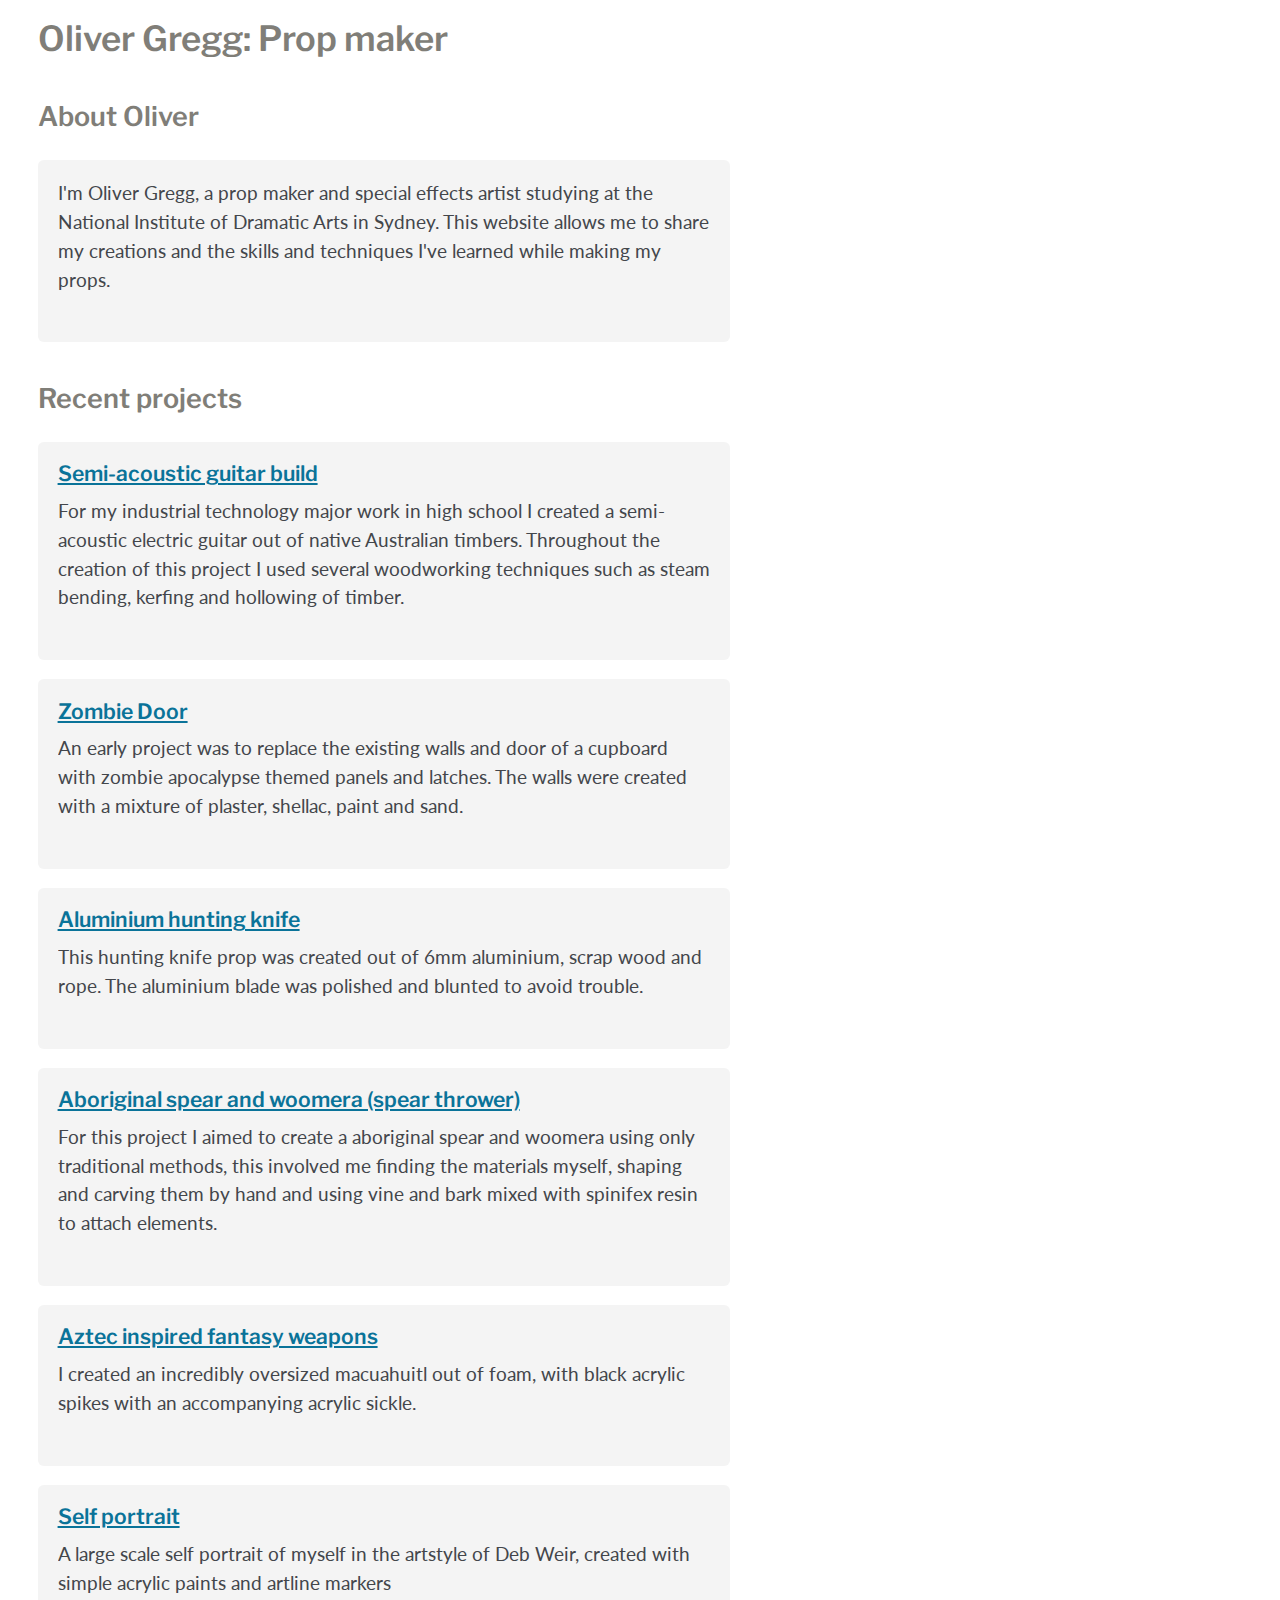
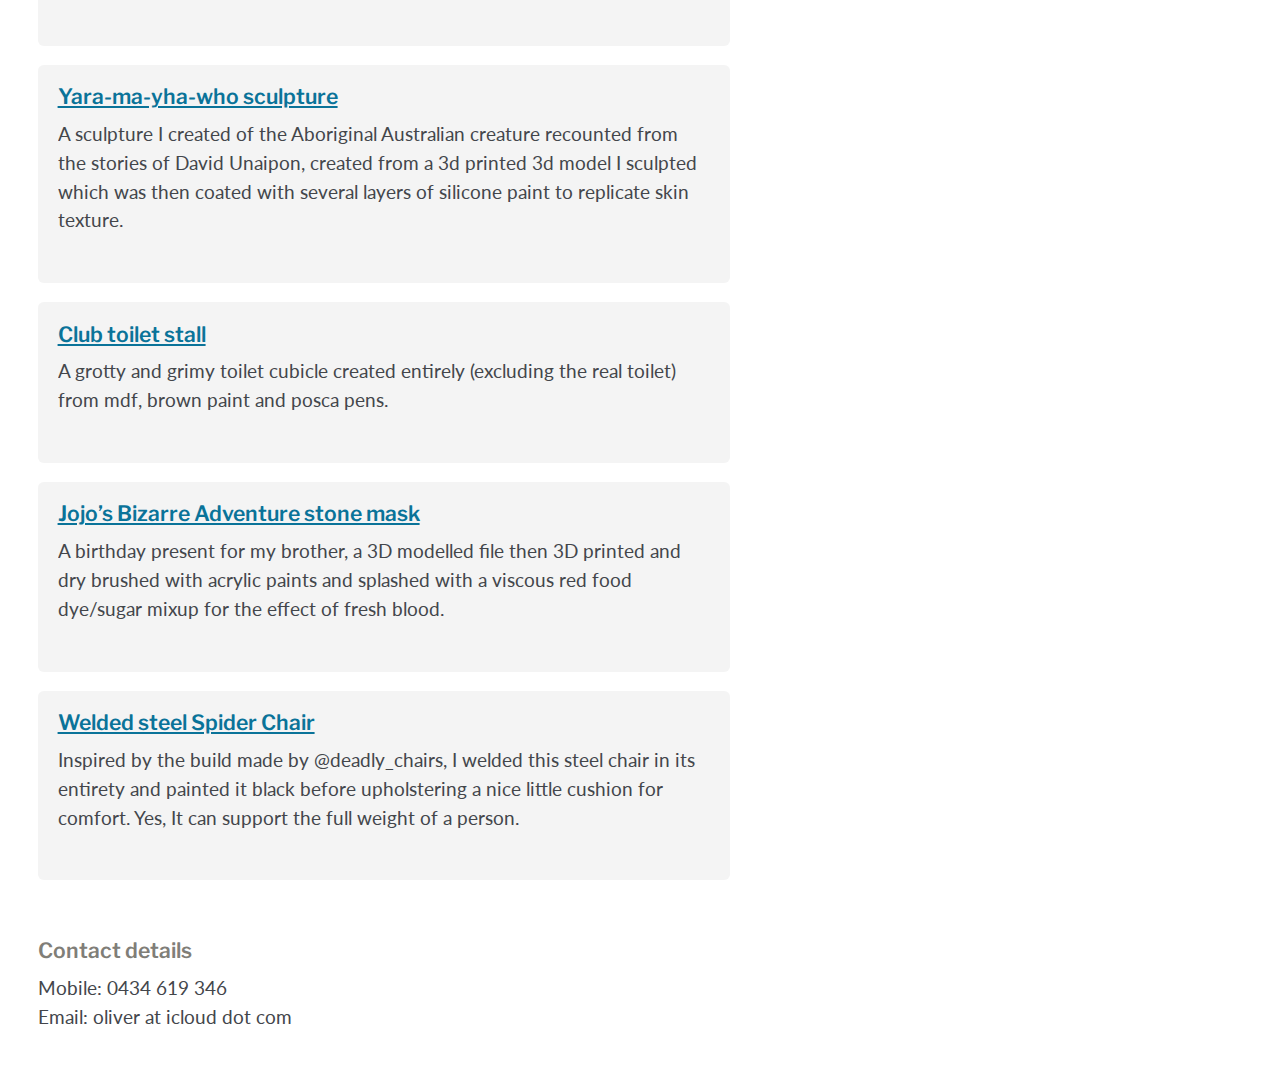
==== index.html @ b8dd5e88 "Add all files" ====
<!doctype html>
<html lang="en">
<head>
  <meta charset="utf-8">
  <title>Oliver Gregg: Prop maker</title>
  <meta name="viewport" content="width=device-width, initial-scale=1">
  <link rel="shortcut icon" href="favicon.ico">
  <link href="assets/css/oliver.css" rel="stylesheet">
  <link rel="preconnect" href="https://fonts.googleapis.com">
  <link rel="preconnect" href="https://fonts.googleapis.com">
  <link rel="preconnect" href="https://fonts.gstatic.com" crossorigin>
  <link href="https://fonts.googleapis.com/css2?family=Lato:wght@300&family=Libre+Franklin:wght@600&display=swap" rel="stylesheet">
</head>
<body>
  <header>
    <h1>Oliver Gregg: Prop maker</h1>
  </header>
  <main>
    <h2>About Oliver</h2>
    <div class="item">
      <img class="item-img" src="https://placehold.co/150x150" alt="">
      <p class="item-text">I'm Oliver Gregg, a prop maker and special effects artist studying at the National Institute of Dramatic Arts in Sydney. This website allows me to share my creations and the skills and techniques I've learned while making my props.</p>
    </div>
    <h2>Recent projects</h2>
    <div class="item">
      <img class="item-img" src="https://placehold.co/150x150" alt="">
      <h3><a href="project1.html">Semi-acoustic guitar build</a></h3>
      <p class="item-text">For my industrial technology major work in high school I created a semi-acoustic electric guitar out of native Australian timbers. Throughout the creation of this project I used several woodworking techniques such as steam bending, kerfing and hollowing of timber.</p>
    </div>
    <div class="item">
      <img class="item-img" src="https://placehold.co/150x150" alt="">
      <h3><a href="project2.html">Zombie Door</a></h3>
      <p class="item-text">An early project was to replace the existing walls and door of a cupboard with zombie apocalypse themed panels and latches. The walls were created with a mixture of plaster, shellac, paint and sand.</p>
    </div>
    <div class="item">
      <img class="item-img" src="https://placehold.co/150x150" alt="">
      <h3><a href="project3.html">Aluminium hunting knife</a></h3>
      <p class="item-text">This hunting knife prop was created out of 6mm aluminium, scrap wood and rope. The aluminium blade was polished and blunted to avoid trouble.</p>
    </div>
    <div class="item">
      <img class="item-img" src="https://placehold.co/150x150" alt="">
      <h3><a href="project4.html">Aboriginal spear and woomera (spear thrower)</a></h3>
      <p class="item-text">For this project I aimed to create a aboriginal spear and woomera using only traditional methods, this involved me finding the materials myself, shaping and carving them by hand and using vine and bark mixed with spinifex resin to attach elements.</p>
    </div>
    <div class="item">
      <img class="item-img" src="https://placehold.co/150x150" alt="">
      <h3><a href="project5.html">Aztec inspired fantasy weapons</a></h3>
      <p class="item-text">I created an incredibly oversized macuahuitl out of foam, with black acrylic spikes with an accompanying acrylic sickle.</p>
    </div>
    <div class="item">
      <img class="item-img" src="https://placehold.co/150x150" alt="">
      <h3><a href="project6.html">Self portrait</a></h3>
      <p class="item-text">A large scale self portrait of myself in the artstyle of Deb Weir, created with simple acrylic paints and artline markers</p>
    </div>
    <div class="item">
      <img class="item-img" src="https://placehold.co/150x150" alt="">
      <h3><a href="project7.html">Yara-ma-yha-who sculpture</a></h3>
      <p class="item-text">A sculpture I created of the Aboriginal Australian creature recounted from the stories of David Unaipon, created from a 3d printed 3d model I sculpted which was then coated with several layers of silicone paint to replicate skin texture.</p>
    </div>
    <div class="item">
      <img class="item-img" src="https://placehold.co/150x150" alt="">
      <h3><a href="project8.html">Club toilet stall</a></h3>
      <p class="item-text">A grotty and grimy toilet cubicle created entirely (excluding the real toilet) from mdf, brown paint and posca pens.</p>
    </div>
    <div class="item">
      <img class="item-img" src="https://placehold.co/150x150" alt="">
      <h3><a href="project9.html">Jojo’s Bizarre Adventure stone mask</a></h3>
      <p class="item-text">A birthday present for my brother, a 3D modelled file then 3D printed and dry brushed with acrylic paints and splashed with a viscous red food dye/sugar mixup for the effect of fresh blood.</p>
    </div>
    <div class="item">
      <img class="item-img" src="https://placehold.co/150x150" alt="">
      <h3><a href="project1.html">Welded steel Spider Chair</a></h3>
      <p class="item-text">Inspired by the build made by @deadly_chairs, I welded this steel chair in its entirety and painted it black before upholstering a nice little cushion for comfort. Yes, It can support the full weight of a person.</p>
    </div>
  </main>
  <footer>
    <h3>Contact details</h3>
    <p>
      Mobile: 0434 619 346<br>
      Email: oliver at icloud dot com
    </p>
  </footer>

</body>
</html>
---- assets/css/oliver.css ----
/* ---------------------
Gobal styles
----------------------*/

* {
  box-sizing: border-box;
}

body {
  max-width: 40em;
  margin: 0;
  padding: 1em 2em 1.5em;
  font-size: 1.2em;
  line-height: 1.4;
  color: #43464B;
  background: #fff;
  font-family: 'Lato', 'Helvetica Neue', Helvetica, Arial, Frutiger, 'Frutiger Linotype', Univers, Calibri, 'Gill Sans', 'Gill Sans MT', 'Myriad Pro', Myriad, 'DejaVu Sans Condensed', 'Liberation Sans', 'Nimbus Sans L', Tahoma, Geneva, sans-serif;

}

/* ---------------------
Paragraphs
----------------------*/

p {
  margin: 0 0 1.5em;
  line-height: 1.5;
}

/* ---------------------
Headings
----------------------*/

h1,
h2,
h3 {
  line-height: 1.2;
  color: #807E78;
  font-weight: 600;
  font-family: 'Libre Franklin', 'Helvetica Neue', Helvetica, Arial, Frutiger, 'Frutiger Linotype', Univers, Calibri, 'Gill Sans', 'Gill Sans MT', 'Myriad Pro', Myriad, 'DejaVu Sans Condensed', 'Liberation Sans', 'Nimbus Sans L', Tahoma, Geneva, sans-serif;
}

h1 {
  margin: 0;
  font-size: 1.8em;
}

h2 {
  margin: 1.5em 0 1em;
  font-size: 1.4em;
}

h3 {
  margin: 0 0 .5em;
  font-size: 1.1em;
}

h4 {
  margin: 0 0 0.5em;
  font-size: 1em;
}


/* ---------------------
Lists
----------------------*/

ul li,
ol li {
  margin-bottom: .5em;
}

/* ---------------------
Links
----------------------*/

a:link {
  color: #0A7399;
  background: transparent;
}

a:visited {
  color: #0A7399;
  background: transparent;
}

a:hover {
  color: #007700;
  background: transparent;
}

a:focus {
  color: #fff;
  background: #000;
}

a:active {
  color: #AA0000;
  background: transparent;
}

/* ---------------------
Horizontal rules
----------------------*/

hr {
  margin: 1em 0 3em;
}

figure {
  margin: 2em 0;
  padding: 0;
}

/* ---------------------
Forms
----------------------*/

form {
  margin: 2em 0;
  padding: 1em;
  background: #eee;
}


fieldset {
  border: 0;
  margin: 2em 0;
  padding: 0;
}

legend {
  font-weight: bold;
}

.form-group {
  margin: 0 0 1.5em;
}

.form-group-spaced {
  margin: 0 0 2em;
}

.form-list {
  margin: 0.5em 0;
  padding: 0;
  list-style: none;
}

.label {
  display: block;
  margin: 0 0 0.3em;
}

.input {
  display: block;
  width: 100%;
  padding: 0.5em;
  border: 1px solid #999;
  font-size: 1em;
  line-height: 1;
  font-family: helvetica, arial, sans-serif;
}

.input:focus {
  outline: 2px solid #000;
}

.input:hover {
  outline: 2px solid green;
}

.button,
button {
  display: inline-block;
  padding: 0.75em 1em;
  border: 0;
  background: blue;
  color: #fff !important;
  text-decoration: none;
  border-radius: 0.2em;
  font-size: 1em;
  line-height: 1;
  font-family: helvetica, arial, sans-serif;
}

.button:focus,
button:focus {
  background: #000;
  color: #fff;
  outline: none;
}

.button:hover,
button:hover {
  background: green;
  color: #fff;
}

.button:active,
button:active {
  background: red;
  color: #fff;
}

/* ---------------------
footer links
----------------------*/

.footer-links {
  margin: 5em 0 1em;
  font-size: .8em;
}

.footer-links a {
  display: inline-block;
  margin: 0 .3em;
}

/* ---------------------
Hidden
----------------------*/

.sr-only,
.hidden {
  border: 0 !important;
  clip: rect(1px, 1px, 1px, 1px) !important;
  -webkit-clip-path: inset(50%) !important;
    clip-path: inset(50%) !important;
  height: 1px !important;
  margin: -1px !important;
  overflow: hidden !important;
  padding: 0 !important;
  position: absolute !important;
  width: 1px !important;
  white-space: nowrap !important;
}

/* ---------------------
regions
----------------------*/

header {
}

nav {
  margin: 2em 0;
}

footer {
  margin: 3em 0 0;
}

.item {
  overflow: hidden;
  margin: 0 0 1em;
  background: rgba(218,218,218,.3);
  padding: 1em;
  border-radius: .3em;
}

.item-img {
  float: left;
  margin: 0 1em 0 0;
}

.item-img-large {
  float: none;
  max-width: 100%;
  height: auto;
  margin: 0;
}

.item-text {
  overflow: hidden;
}
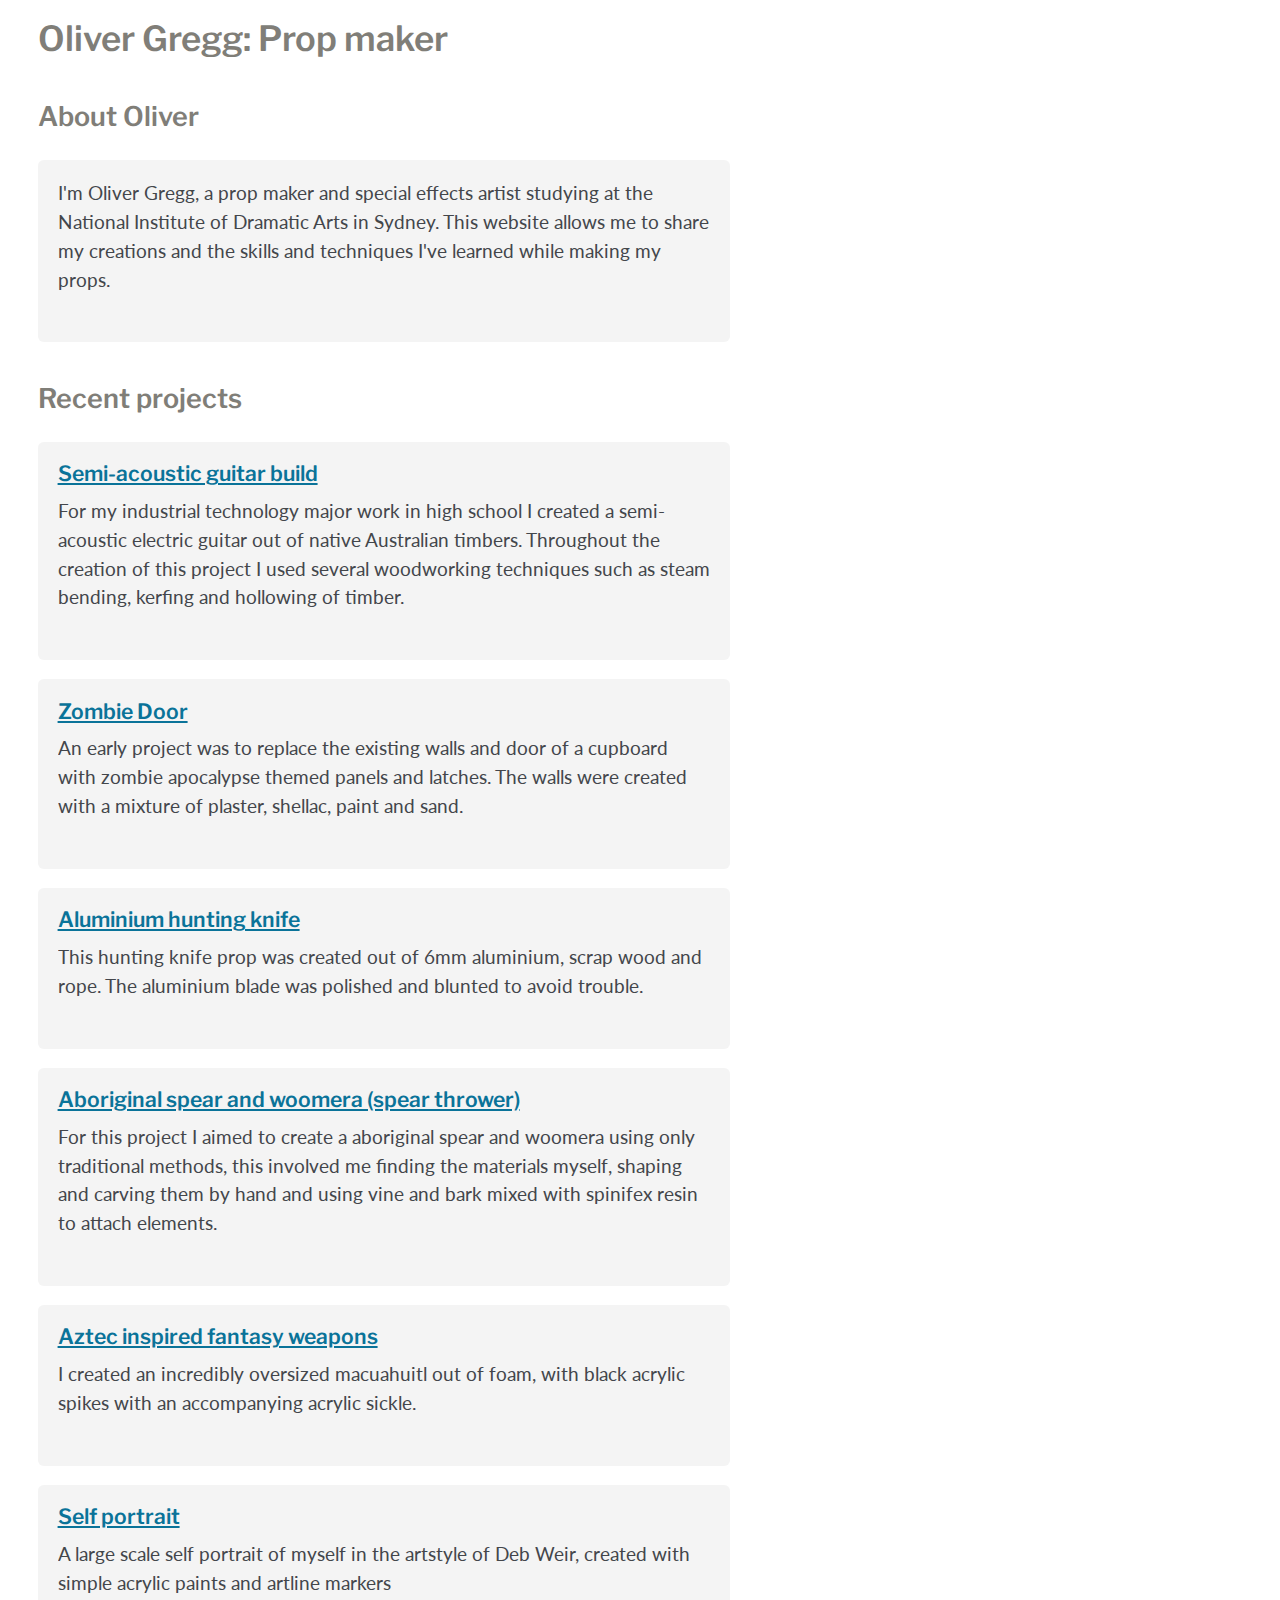
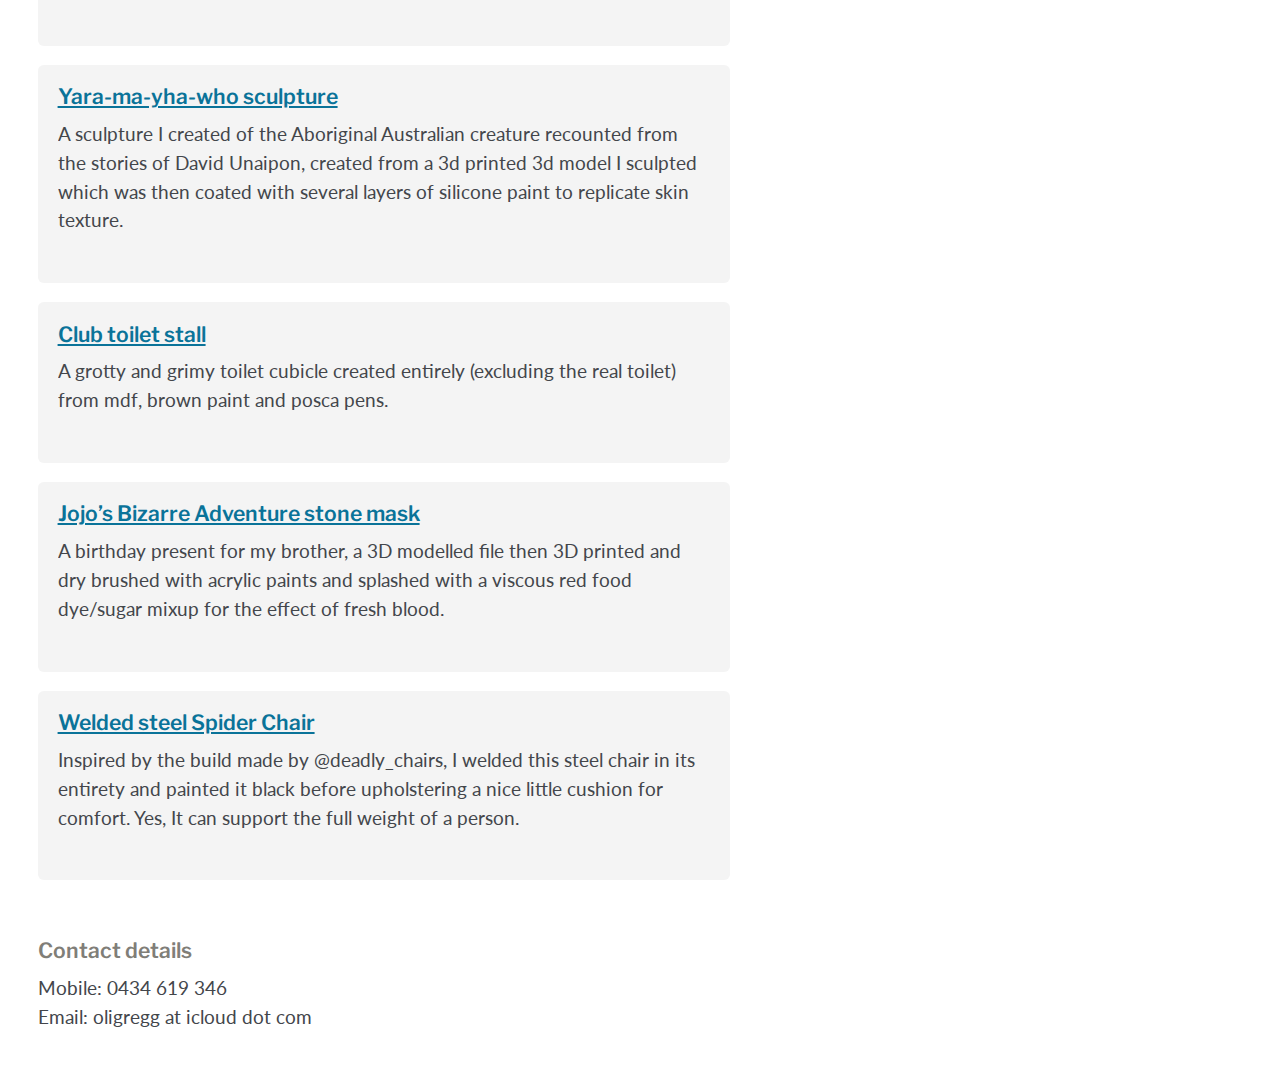
==== commit b45ba17d: "Adjust email address" ====
--- a/index.html
+++ b/index.html
@@ -77,7 +77,7 @@
     <h3>Contact details</h3>
     <p>
       Mobile: 0434 619 346<br>
-      Email: oliver at icloud dot com
+      Email: oligregg at icloud dot com
     </p>
   </footer>
 
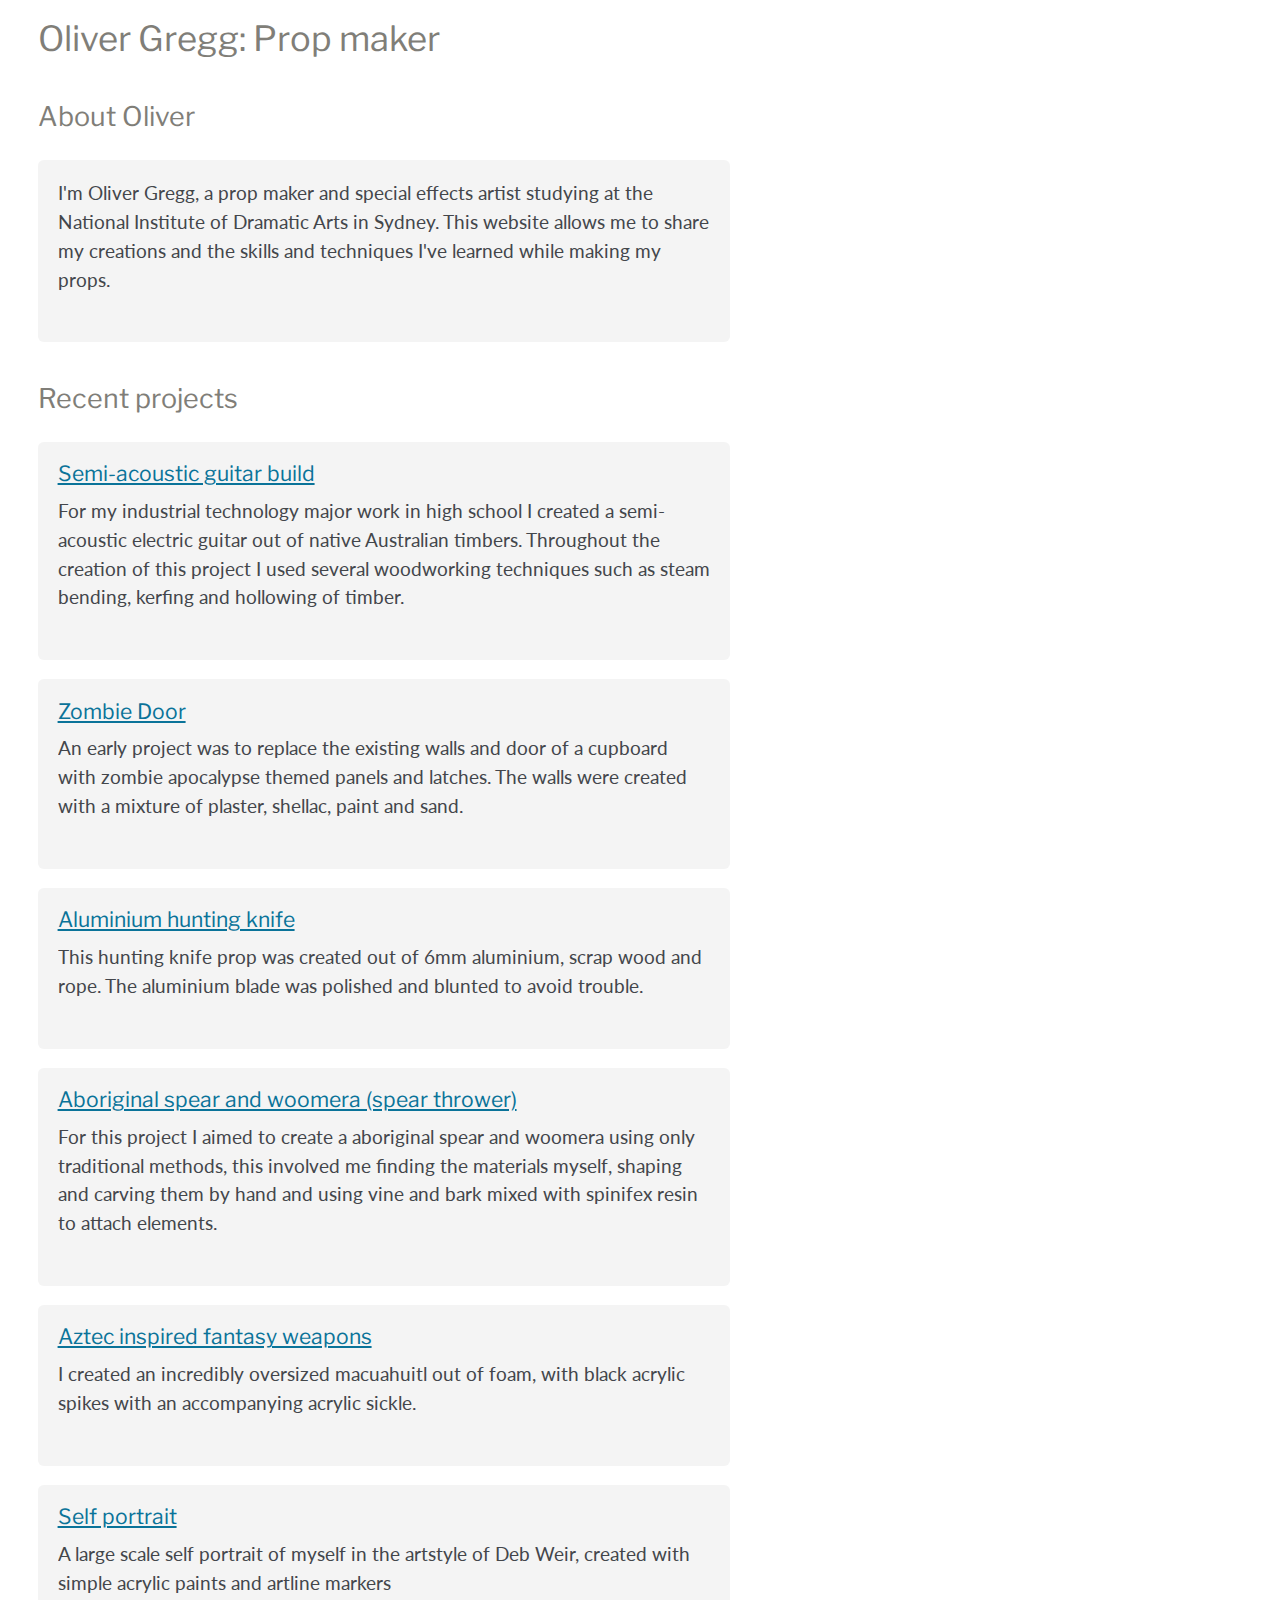
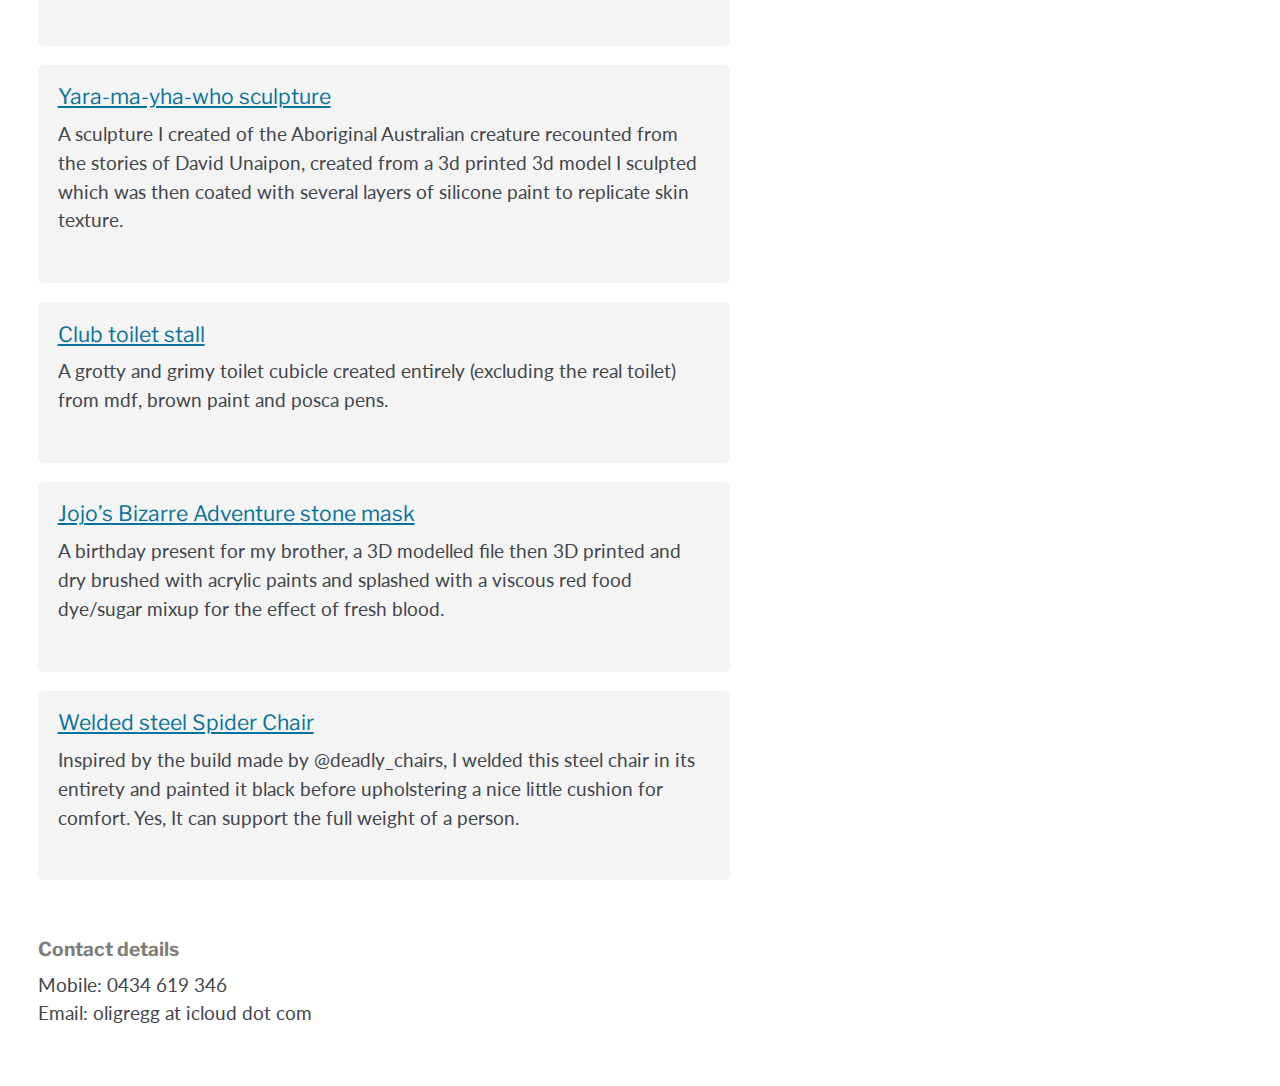
==== commit 81273299: "Adjust font weights" ====
--- a/index.html
+++ b/index.html
@@ -9,7 +9,7 @@
   <link rel="preconnect" href="https://fonts.googleapis.com">
   <link rel="preconnect" href="https://fonts.googleapis.com">
   <link rel="preconnect" href="https://fonts.gstatic.com" crossorigin>
-  <link href="https://fonts.googleapis.com/css2?family=Lato:wght@300&family=Libre+Franklin:wght@600&display=swap" rel="stylesheet">
+  <link href="https://fonts.googleapis.com/css2?family=Lato:wght@300&family=Libre+Franklin:wght@400;700&display=swap" rel="stylesheet">
 </head>
 <body>
   <header>
@@ -74,7 +74,7 @@
     </div>
   </main>
   <footer>
-    <h3>Contact details</h3>
+    <h4>Contact details</h4>
     <p>
       Mobile: 0434 619 346<br>
       Email: oligregg at icloud dot com
--- a/assets/css/oliver.css
+++ b/assets/css/oliver.css
@@ -33,10 +33,11 @@
 
 h1,
 h2,
-h3 {
+h3,
+h4 {
   line-height: 1.2;
   color: #807E78;
-  font-weight: 600;
+  font-weight: 400;
   font-family: 'Libre Franklin', 'Helvetica Neue', Helvetica, Arial, Frutiger, 'Frutiger Linotype', Univers, Calibri, 'Gill Sans', 'Gill Sans MT', 'Myriad Pro', Myriad, 'DejaVu Sans Condensed', 'Liberation Sans', 'Nimbus Sans L', Tahoma, Geneva, sans-serif;
 }
 
@@ -58,6 +59,7 @@
 h4 {
   margin: 0 0 0.5em;
   font-size: 1em;
+  font-weight: 700;
 }
 
 
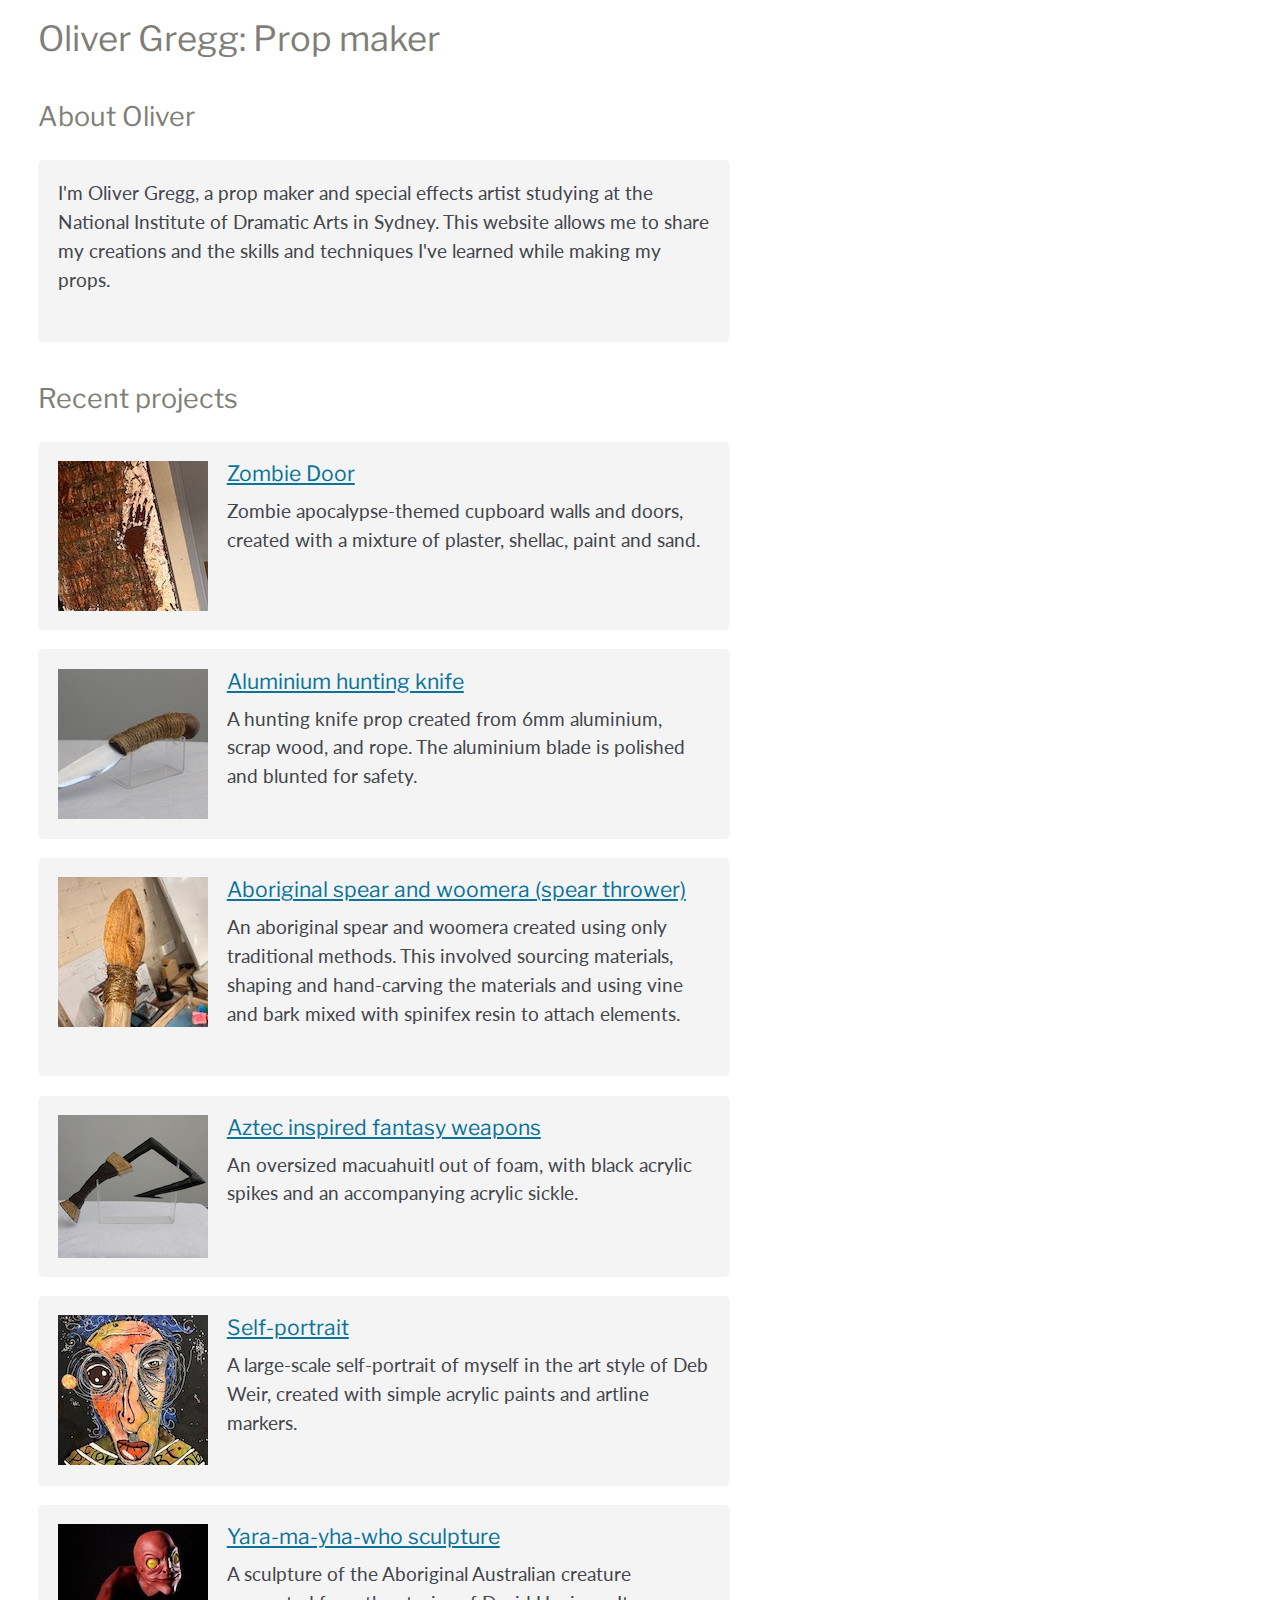
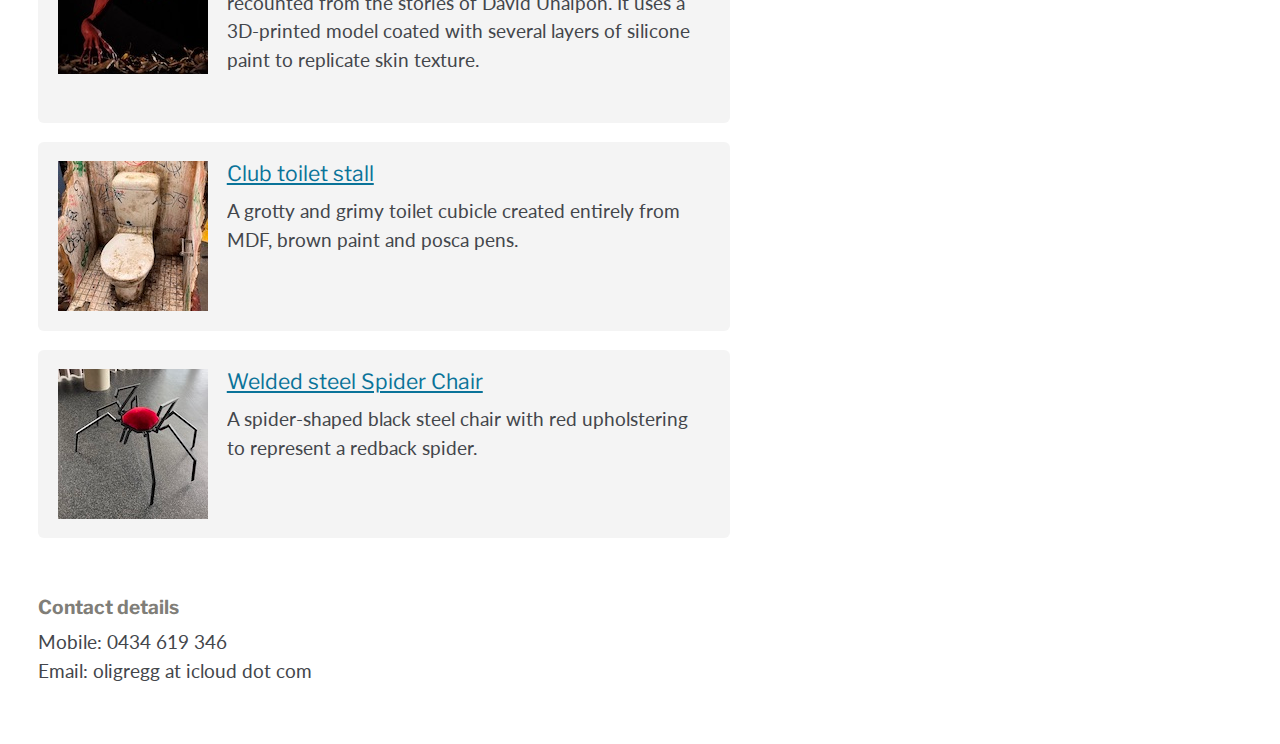
==== commit 24a813de: "Add all images" ====
--- a/index.html
+++ b/index.html
@@ -17,61 +17,62 @@
   </header>
   <main>
     <h2>About Oliver</h2>
+
     <div class="item">
       <img class="item-img" src="https://placehold.co/150x150" alt="">
       <p class="item-text">I'm Oliver Gregg, a prop maker and special effects artist studying at the National Institute of Dramatic Arts in Sydney. This website allows me to share my creations and the skills and techniques I've learned while making my props.</p>
     </div>
+
     <h2>Recent projects</h2>
+
     <div class="item">
-      <img class="item-img" src="https://placehold.co/150x150" alt="">
-      <h3><a href="project1.html">Semi-acoustic guitar build</a></h3>
-      <p class="item-text">For my industrial technology major work in high school I created a semi-acoustic electric guitar out of native Australian timbers. Throughout the creation of this project I used several woodworking techniques such as steam bending, kerfing and hollowing of timber.</p>
+      <img class="item-img" src="assets/img/zombie00.jpg" alt="">
+      <h3><a href="project1.html">Zombie Door</a></h3>
+      <p class="item-text">Zombie apocalypse-themed cupboard walls and doors, created with a mixture of plaster, shellac, paint and sand.</p>
     </div>
+
     <div class="item">
-      <img class="item-img" src="https://placehold.co/150x150" alt="">
-      <h3><a href="project2.html">Zombie Door</a></h3>
-      <p class="item-text">An early project was to replace the existing walls and door of a cupboard with zombie apocalypse themed panels and latches. The walls were created with a mixture of plaster, shellac, paint and sand.</p>
+      <img class="item-img" src="assets/img/knife00.jpg" alt="">
+      <h3><a href="project2.html">Aluminium hunting knife</a></h3>
+      <p class="item-text">A hunting knife prop created from 6mm aluminium, scrap wood,  and rope. The aluminium blade is polished and blunted for safety.</p>
     </div>
+
     <div class="item">
-      <img class="item-img" src="https://placehold.co/150x150" alt="">
-      <h3><a href="project3.html">Aluminium hunting knife</a></h3>
-      <p class="item-text">This hunting knife prop was created out of 6mm aluminium, scrap wood and rope. The aluminium blade was polished and blunted to avoid trouble.</p>
+      <img class="item-img" src="assets/img/aboriginal00.jpg" alt="">
+      <h3><a href="project3.html">Aboriginal spear and woomera (spear thrower)</a></h3>
+      <p class="item-text">An aboriginal spear and woomera created using only traditional methods. This involved sourcing materials, shaping and hand-carving the materials and using vine and bark mixed with spinifex resin to attach elements.</p>
     </div>
+
     <div class="item">
-      <img class="item-img" src="https://placehold.co/150x150" alt="">
-      <h3><a href="project4.html">Aboriginal spear and woomera (spear thrower)</a></h3>
-      <p class="item-text">For this project I aimed to create a aboriginal spear and woomera using only traditional methods, this involved me finding the materials myself, shaping and carving them by hand and using vine and bark mixed with spinifex resin to attach elements.</p>
+      <img class="item-img" src="assets/img/aztec00.png" alt="">
+      <h3><a href="project4.html">Aztec inspired fantasy weapons</a></h3>
+      <p class="item-text">An oversized macuahuitl out of foam, with black acrylic spikes and an accompanying acrylic sickle.</p>
     </div>
+
     <div class="item">
-      <img class="item-img" src="https://placehold.co/150x150" alt="">
-      <h3><a href="project5.html">Aztec inspired fantasy weapons</a></h3>
-      <p class="item-text">I created an incredibly oversized macuahuitl out of foam, with black acrylic spikes with an accompanying acrylic sickle.</p>
+      <img class="item-img" src="assets/img/self-portraite00.jpg" alt="">
+      <h3><a href="project5.html">Self-portrait</a></h3>
+      <p class="item-text">A large-scale self-portrait of myself in the art style of Deb Weir, created with simple acrylic paints and artline markers.</p>
     </div>
+
     <div class="item">
-      <img class="item-img" src="https://placehold.co/150x150" alt="">
-      <h3><a href="project6.html">Self portrait</a></h3>
-      <p class="item-text">A large scale self portrait of myself in the artstyle of Deb Weir, created with simple acrylic paints and artline markers</p>
+      <img class="item-img" src="assets/img/sculpture00.jpg" alt="">
+      <h3><a href="project6.html">Yara-ma-yha-who sculpture</a></h3>
+      <p class="item-text">A sculpture of the Aboriginal Australian creature recounted from the stories of David Unaipon. It uses a 3D-printed model coated with several layers of silicone paint to replicate skin texture.</p>
     </div>
+
     <div class="item">
-      <img class="item-img" src="https://placehold.co/150x150" alt="">
-      <h3><a href="project7.html">Yara-ma-yha-who sculpture</a></h3>
-      <p class="item-text">A sculpture I created of the Aboriginal Australian creature recounted from the stories of David Unaipon, created from a 3d printed 3d model I sculpted which was then coated with several layers of silicone paint to replicate skin texture.</p>
+      <img class="item-img" src="assets/img/toilet00.jpg" alt="">
+      <h3><a href="project7.html">Club toilet stall</a></h3>
+      <p class="item-text">A grotty and grimy toilet cubicle created entirely from MDF, brown paint and posca pens.</p>
     </div>
+
     <div class="item">
-      <img class="item-img" src="https://placehold.co/150x150" alt="">
-      <h3><a href="project8.html">Club toilet stall</a></h3>
-      <p class="item-text">A grotty and grimy toilet cubicle created entirely (excluding the real toilet) from mdf, brown paint and posca pens.</p>
+      <img class="item-img" src="assets/img/chair00.jpg" alt="">
+      <h3><a href="project8.html">Welded steel Spider Chair</a></h3>
+      <p class="item-text">A spider-shaped black steel chair with red upholstering to represent a redback spider.</p>
     </div>
-    <div class="item">
-      <img class="item-img" src="https://placehold.co/150x150" alt="">
-      <h3><a href="project9.html">Jojo’s Bizarre Adventure stone mask</a></h3>
-      <p class="item-text">A birthday present for my brother, a 3D modelled file then 3D printed and dry brushed with acrylic paints and splashed with a viscous red food dye/sugar mixup for the effect of fresh blood.</p>
-    </div>
-    <div class="item">
-      <img class="item-img" src="https://placehold.co/150x150" alt="">
-      <h3><a href="project1.html">Welded steel Spider Chair</a></h3>
-      <p class="item-text">Inspired by the build made by @deadly_chairs, I welded this steel chair in its entirety and painted it black before upholstering a nice little cushion for comfort. Yes, It can support the full weight of a person.</p>
-    </div>
+
   </main>
   <footer>
     <h4>Contact details</h4>
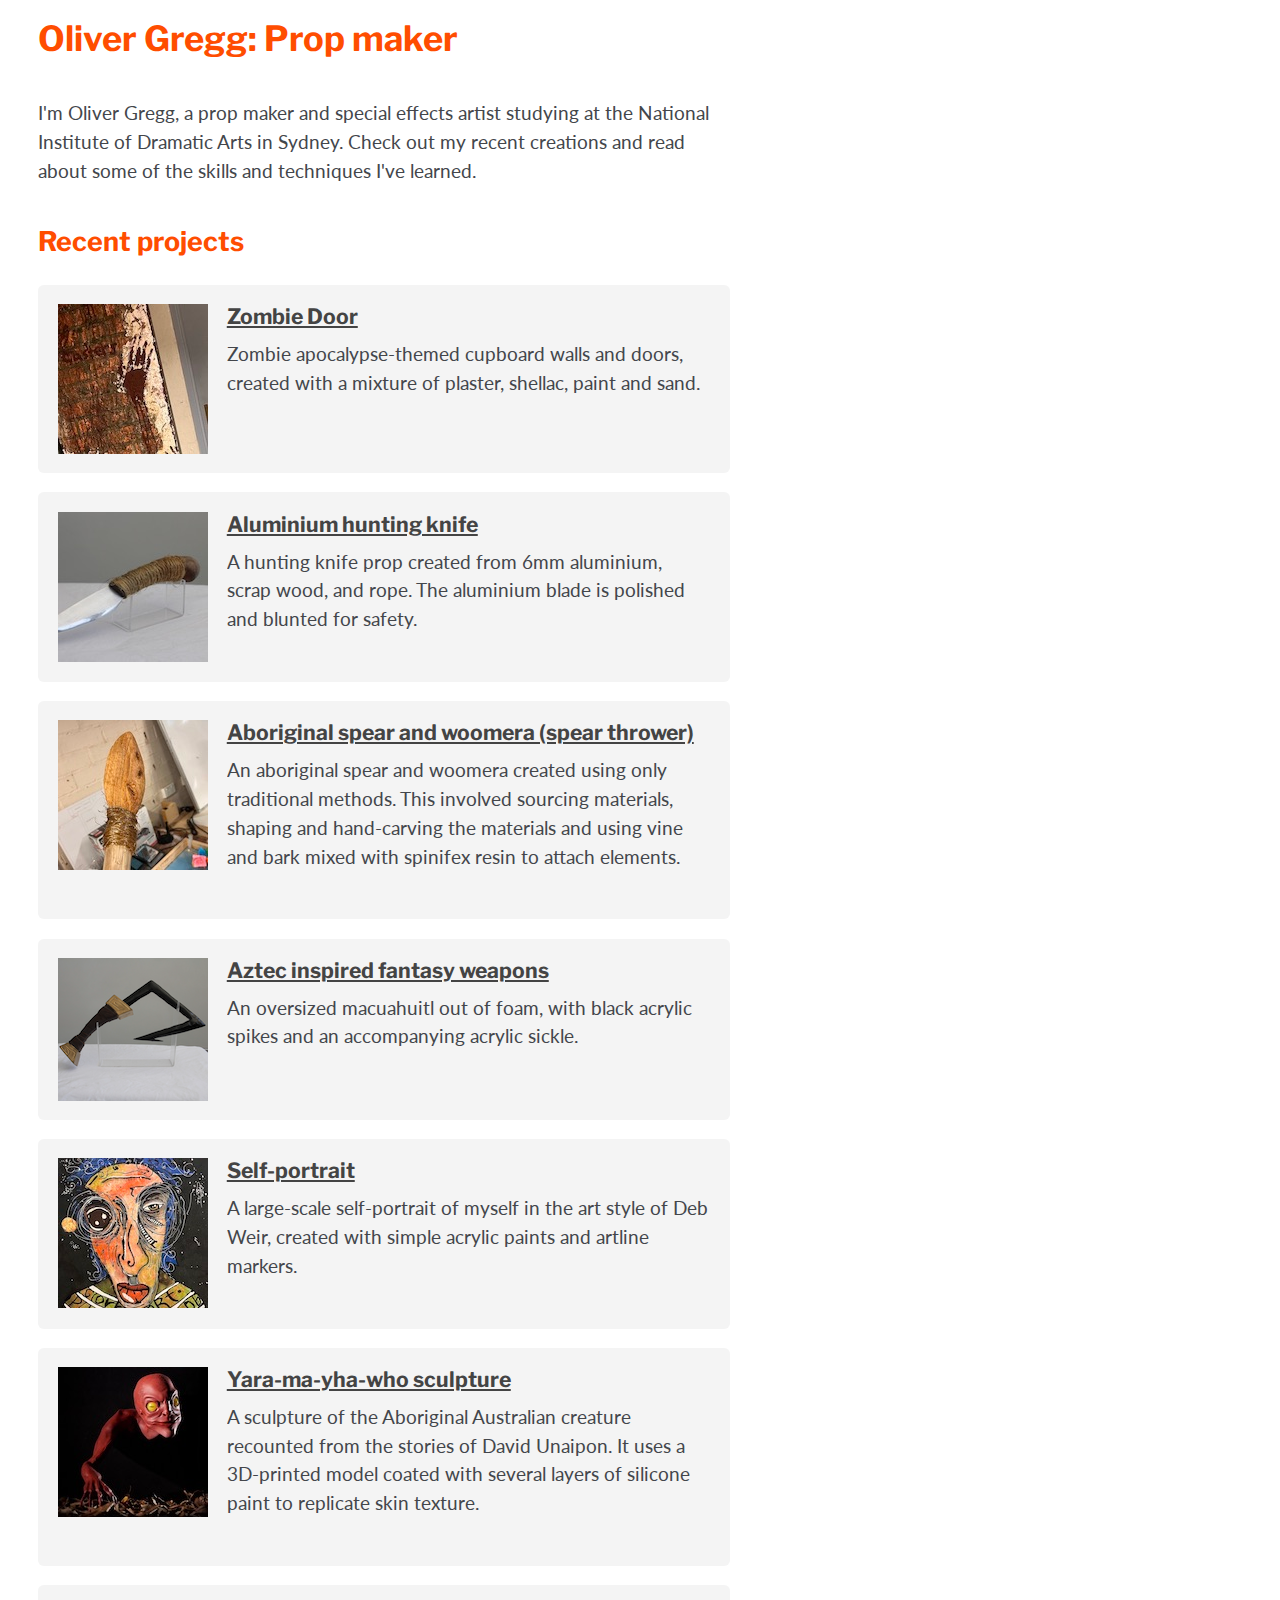
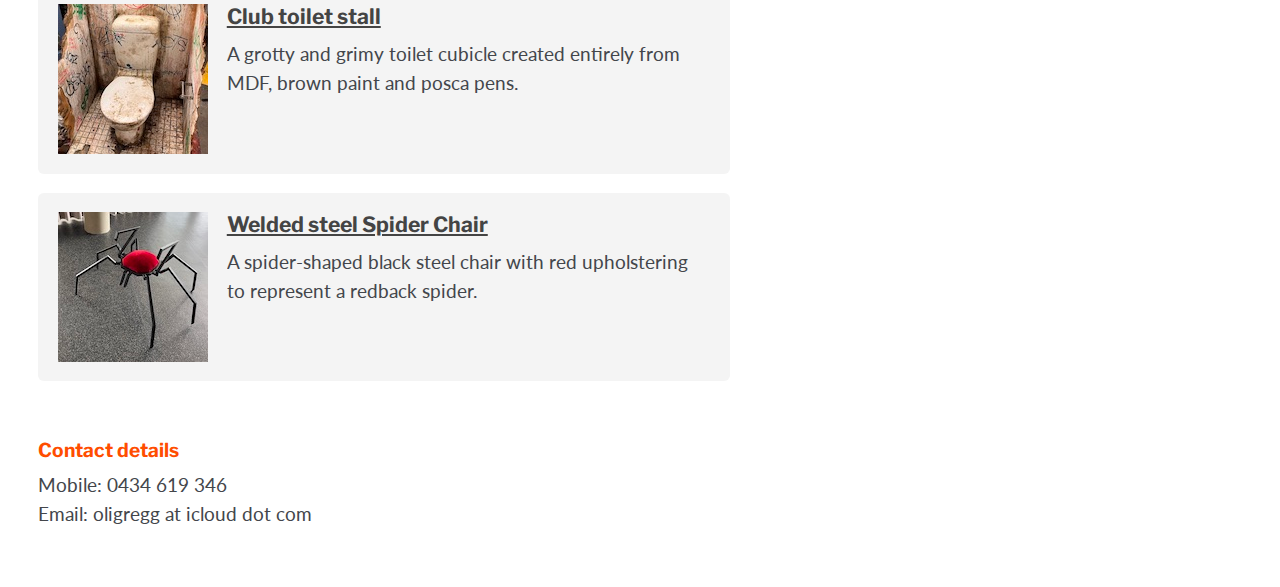
==== commit 98f45b2a: "Adjust intro panels" ====
--- a/index.html
+++ b/index.html
@@ -16,12 +16,11 @@
     <h1>Oliver Gregg: Prop maker</h1>
   </header>
   <main>
-    <h2>About Oliver</h2>
+<!--
+    <p>I'm Oliver Gregg, a prop maker and special effects artist studying at the National Institute of Dramatic Arts in Sydney. This website allows me to share my creations and the skills and techniques I've learned while making my props.</p>
+-->
 
-    <div class="item">
-      <img class="item-img" src="https://placehold.co/150x150" alt="">
-      <p class="item-text">I'm Oliver Gregg, a prop maker and special effects artist studying at the National Institute of Dramatic Arts in Sydney. This website allows me to share my creations and the skills and techniques I've learned while making my props.</p>
-    </div>
+    <p>I'm Oliver Gregg, a prop maker and special effects artist studying at the National Institute of Dramatic Arts in Sydney. Check out my recent creations and read about some of the skills and techniques I've learned.</p>
 
     <h2>Recent projects</h2>
 
--- a/assets/css/oliver.css
+++ b/assets/css/oliver.css
@@ -36,8 +36,8 @@
 h3,
 h4 {
   line-height: 1.2;
-  color: #807E78;
-  font-weight: 400;
+  color: #ff4d00;
+  font-weight: 700;
   font-family: 'Libre Franklin', 'Helvetica Neue', Helvetica, Arial, Frutiger, 'Frutiger Linotype', Univers, Calibri, 'Gill Sans', 'Gill Sans MT', 'Myriad Pro', Myriad, 'DejaVu Sans Condensed', 'Liberation Sans', 'Nimbus Sans L', Tahoma, Geneva, sans-serif;
 }
 
@@ -77,17 +77,17 @@
 ----------------------*/
 
 a:link {
-  color: #0A7399;
+  color: #444;
   background: transparent;
 }
 
 a:visited {
-  color: #0A7399;
+  color: #444;
   background: transparent;
 }
 
 a:hover {
-  color: #007700;
+  color: #ff4d00;
   background: transparent;
 }
 
@@ -175,9 +175,10 @@
 .button,
 button {
   display: inline-block;
-  padding: 0.75em 1em;
+  padding: 0.5em 1em;
   border: 0;
-  background: blue;
+  background: #444 !important;
+
   color: #fff !important;
   text-decoration: none;
   border-radius: 0.2em;
@@ -186,22 +187,28 @@
   font-family: helvetica, arial, sans-serif;
 }
 
+.button-small {
+  font-size: .8em;
+  padding: 0.5em 1em 0.5em .75em;
+}
+
+
 .button:focus,
 button:focus {
-  background: #000;
+  background: #000 !important;
   color: #fff;
   outline: none;
 }
 
 .button:hover,
 button:hover {
-  background: green;
+  background: #ff4d00 !important;
   color: #fff;
 }
 
 .button:active,
 button:active {
-  background: red;
+  background: #ff0000 !important;
   color: #fff;
 }
 
@@ -243,10 +250,11 @@
 ----------------------*/
 
 header {
+  margin: 0 0 2em 0;
 }
 
 nav {
-  margin: 2em 0;
+  margin: 1em 0 0;
 }
 
 footer {
@@ -261,6 +269,12 @@
   border-radius: .3em;
 }
 
+.item ul {
+  margin: 0;
+  padding: .5em .5em .2em;
+  list-style: none;
+}
+
 .item-img {
   float: left;
   margin: 0 1em 0 0;
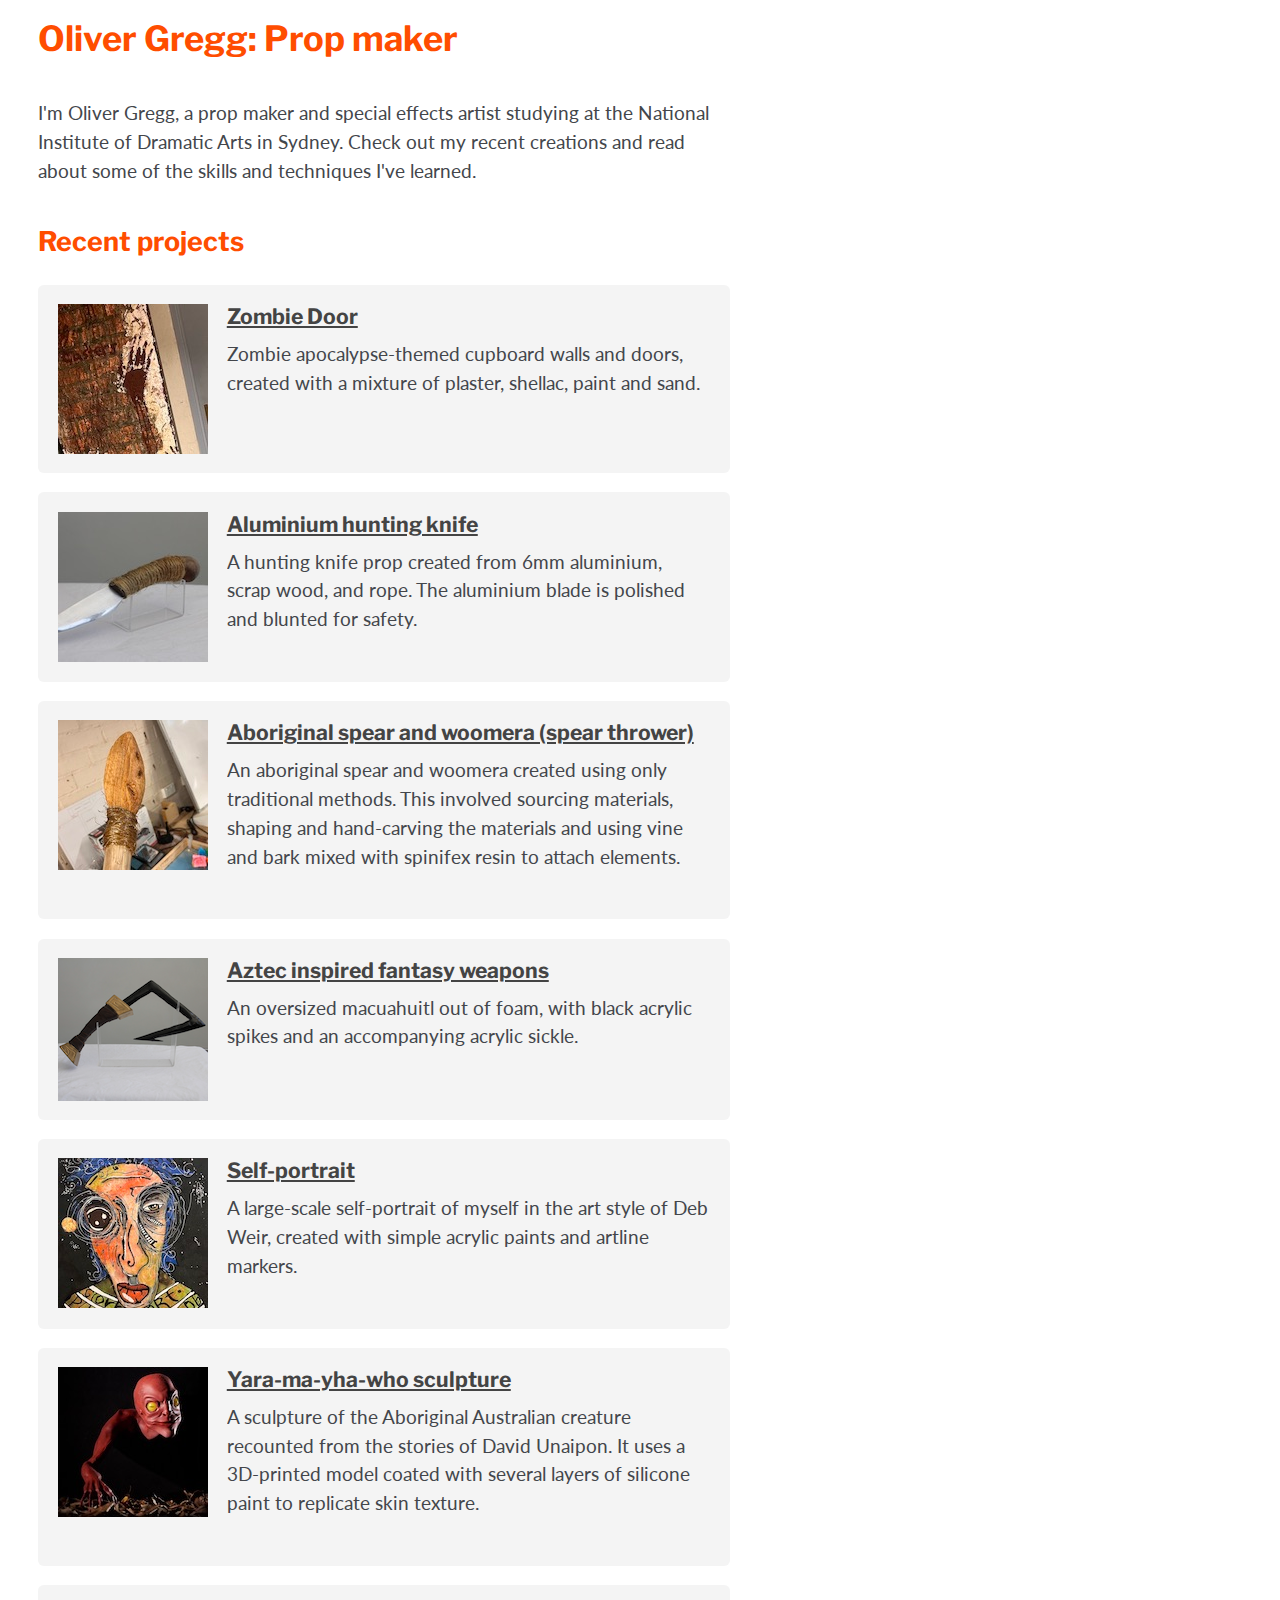
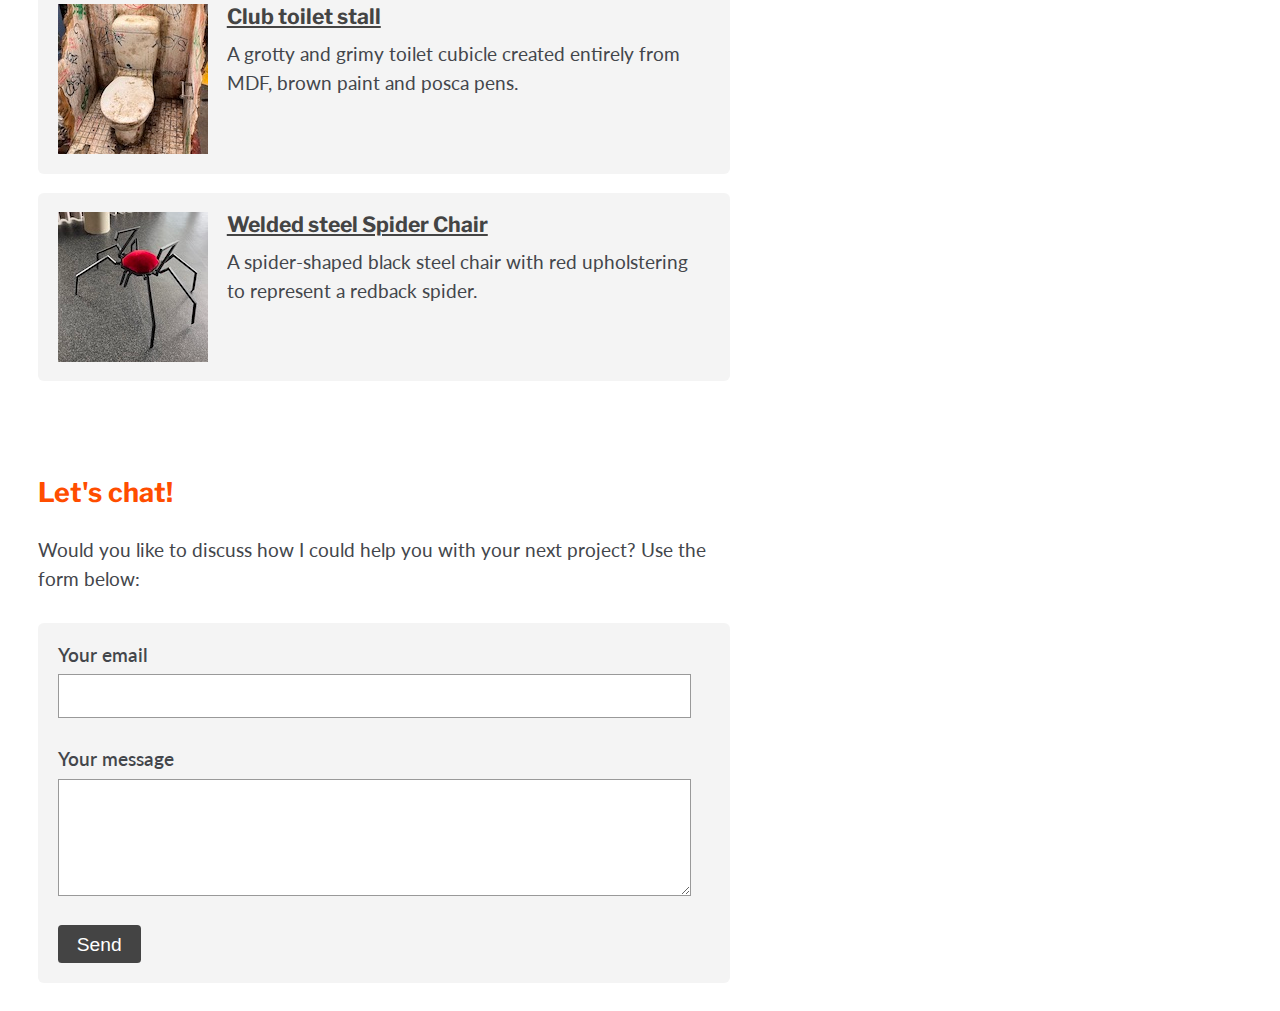
==== commit 7c9e8991: "Add footer contact form" ====
--- a/index.html
+++ b/index.html
@@ -9,7 +9,7 @@
   <link rel="preconnect" href="https://fonts.googleapis.com">
   <link rel="preconnect" href="https://fonts.googleapis.com">
   <link rel="preconnect" href="https://fonts.gstatic.com" crossorigin>
-  <link href="https://fonts.googleapis.com/css2?family=Lato:wght@300&family=Libre+Franklin:wght@400;700&display=swap" rel="stylesheet">
+  <link href="https://fonts.googleapis.com/css2?family=Lato:wght@300;600;700&family=Libre+Franklin:wght@400;700&display=swap" rel="stylesheet">
 </head>
 <body>
   <header>
@@ -74,12 +74,19 @@
 
   </main>
   <footer>
-    <h4>Contact details</h4>
-    <p>
-      Mobile: 0434 619 346<br>
-      Email: oligregg at icloud dot com
-    </p>
+    <h2>Let's chat!</h2>
+    <p>Would you like to discuss how I could help you with your next project? Use the form below:</p>
+    <form action="https://formspree.io/f/mvojnzlw" method="POST">
+      <div class="form-group">
+        <label class="label" for="email">Your email</label>
+        <input class="input" id="email" type="email" name="email">
+      </div>
+      <div class="form-group">
+        <label class="label" for="message">Your message</label>
+        <textarea class="input" id="message" name="message" rows="5"></textarea>
+      </div>
+      <button class="button" type="submit">Send</button>
+    </form>
   </footer>
-
 </body>
 </html>
--- a/assets/css/oliver.css
+++ b/assets/css/oliver.css
@@ -15,7 +15,6 @@
   color: #43464B;
   background: #fff;
   font-family: 'Lato', 'Helvetica Neue', Helvetica, Arial, Frutiger, 'Frutiger Linotype', Univers, Calibri, 'Gill Sans', 'Gill Sans MT', 'Myriad Pro', Myriad, 'DejaVu Sans Condensed', 'Liberation Sans', 'Nimbus Sans L', Tahoma, Geneva, sans-serif;
-
 }
 
 /* ---------------------
@@ -62,7 +61,9 @@
   font-weight: 700;
 }
 
-
+b {
+  font-weight: 600;
+}
 /* ---------------------
 Lists
 ----------------------*/
@@ -119,9 +120,10 @@
 ----------------------*/
 
 form {
-  margin: 2em 0;
+  margin: 1em 0 0;
+  background: rgba(218,218,218,.3);
   padding: 1em;
-  background: #eee;
+  border-radius: .3em;
 }
 
 
@@ -152,11 +154,12 @@
 .label {
   display: block;
   margin: 0 0 0.3em;
+  font-weight: 600;
 }
 
 .input {
   display: block;
-  width: 100%;
+  width: 97%;
   padding: 0.5em;
   border: 1px solid #999;
   font-size: 1em;
@@ -210,20 +213,6 @@
 button:active {
   background: #ff0000 !important;
   color: #fff;
-}
-
-/* ---------------------
-footer links
-----------------------*/
-
-.footer-links {
-  margin: 5em 0 1em;
-  font-size: .8em;
-}
-
-.footer-links a {
-  display: inline-block;
-  margin: 0 .3em;
 }
 
 /* ---------------------
@@ -258,8 +247,12 @@
 }
 
 footer {
-  margin: 3em 0 0;
-}
+  margin: 5em 0 0;
+}
+
+/* ---------------------
+items
+----------------------*/
 
 .item {
   overflow: hidden;
